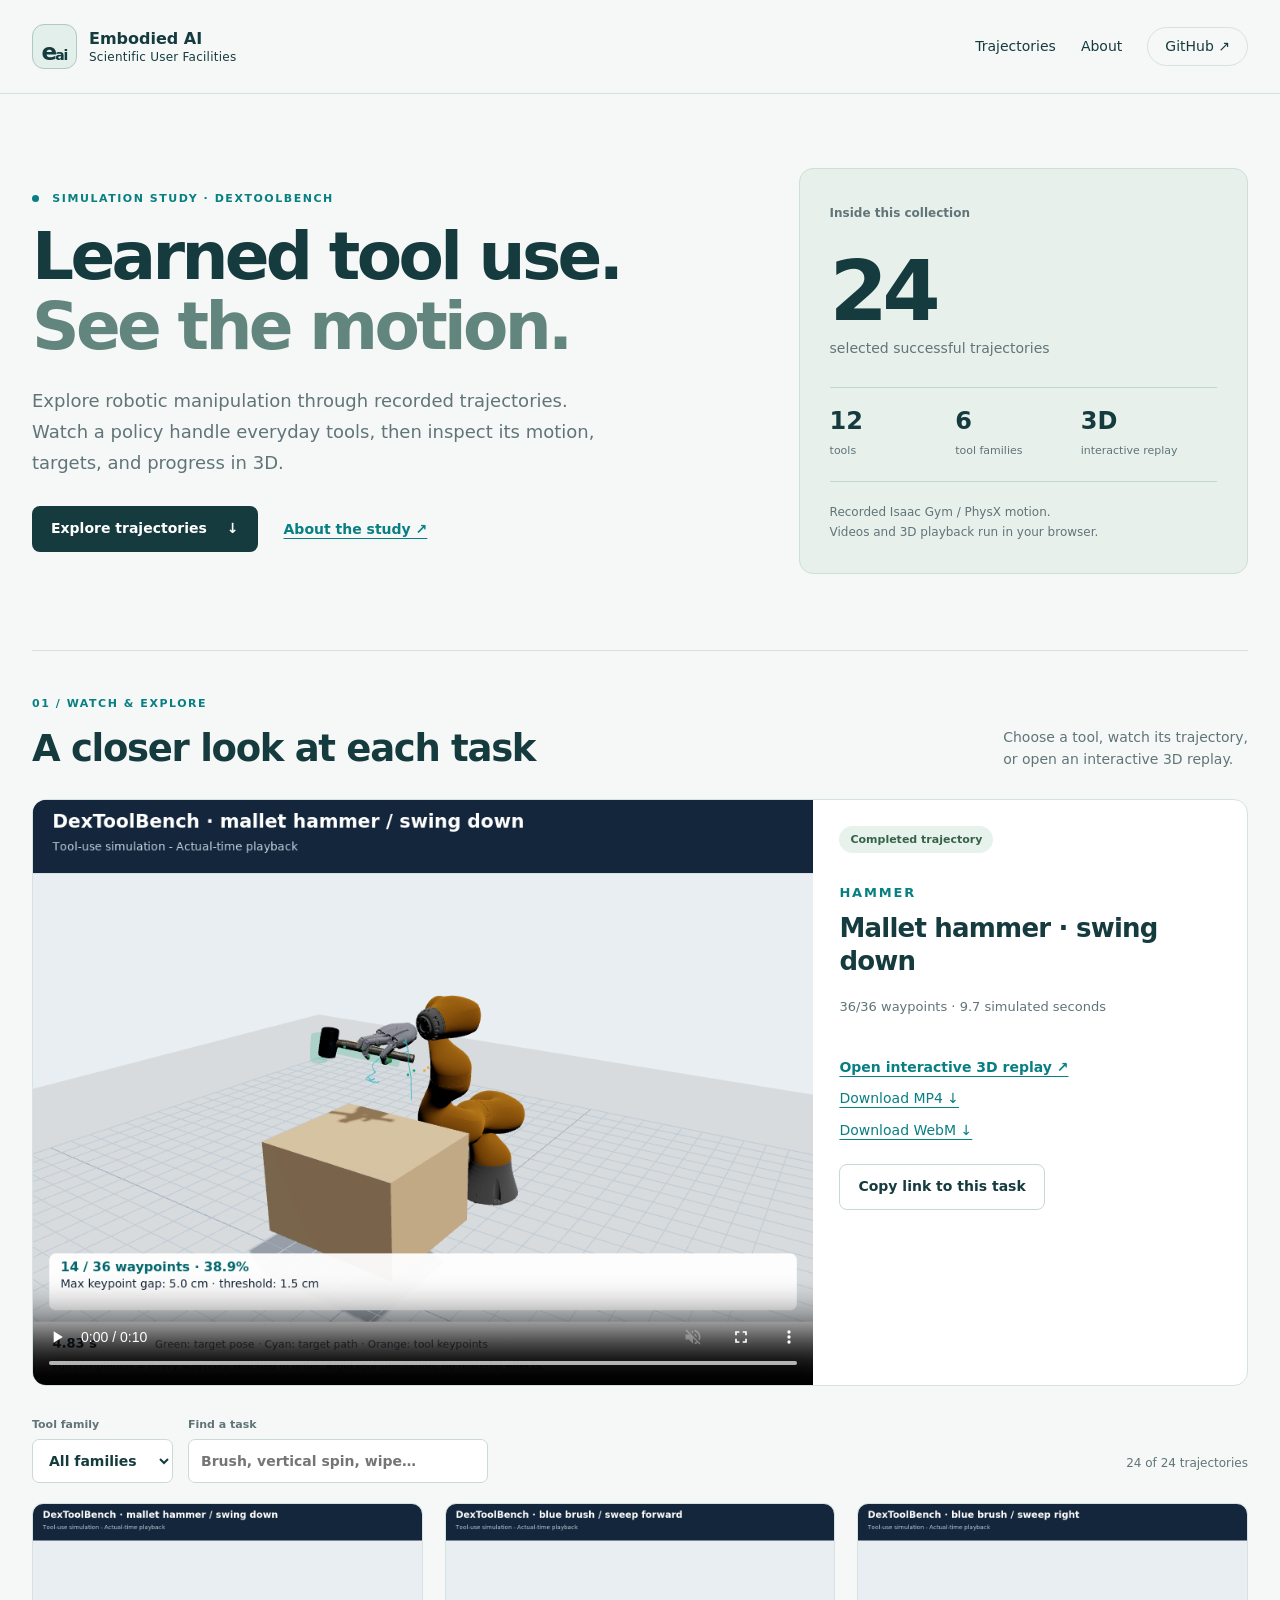
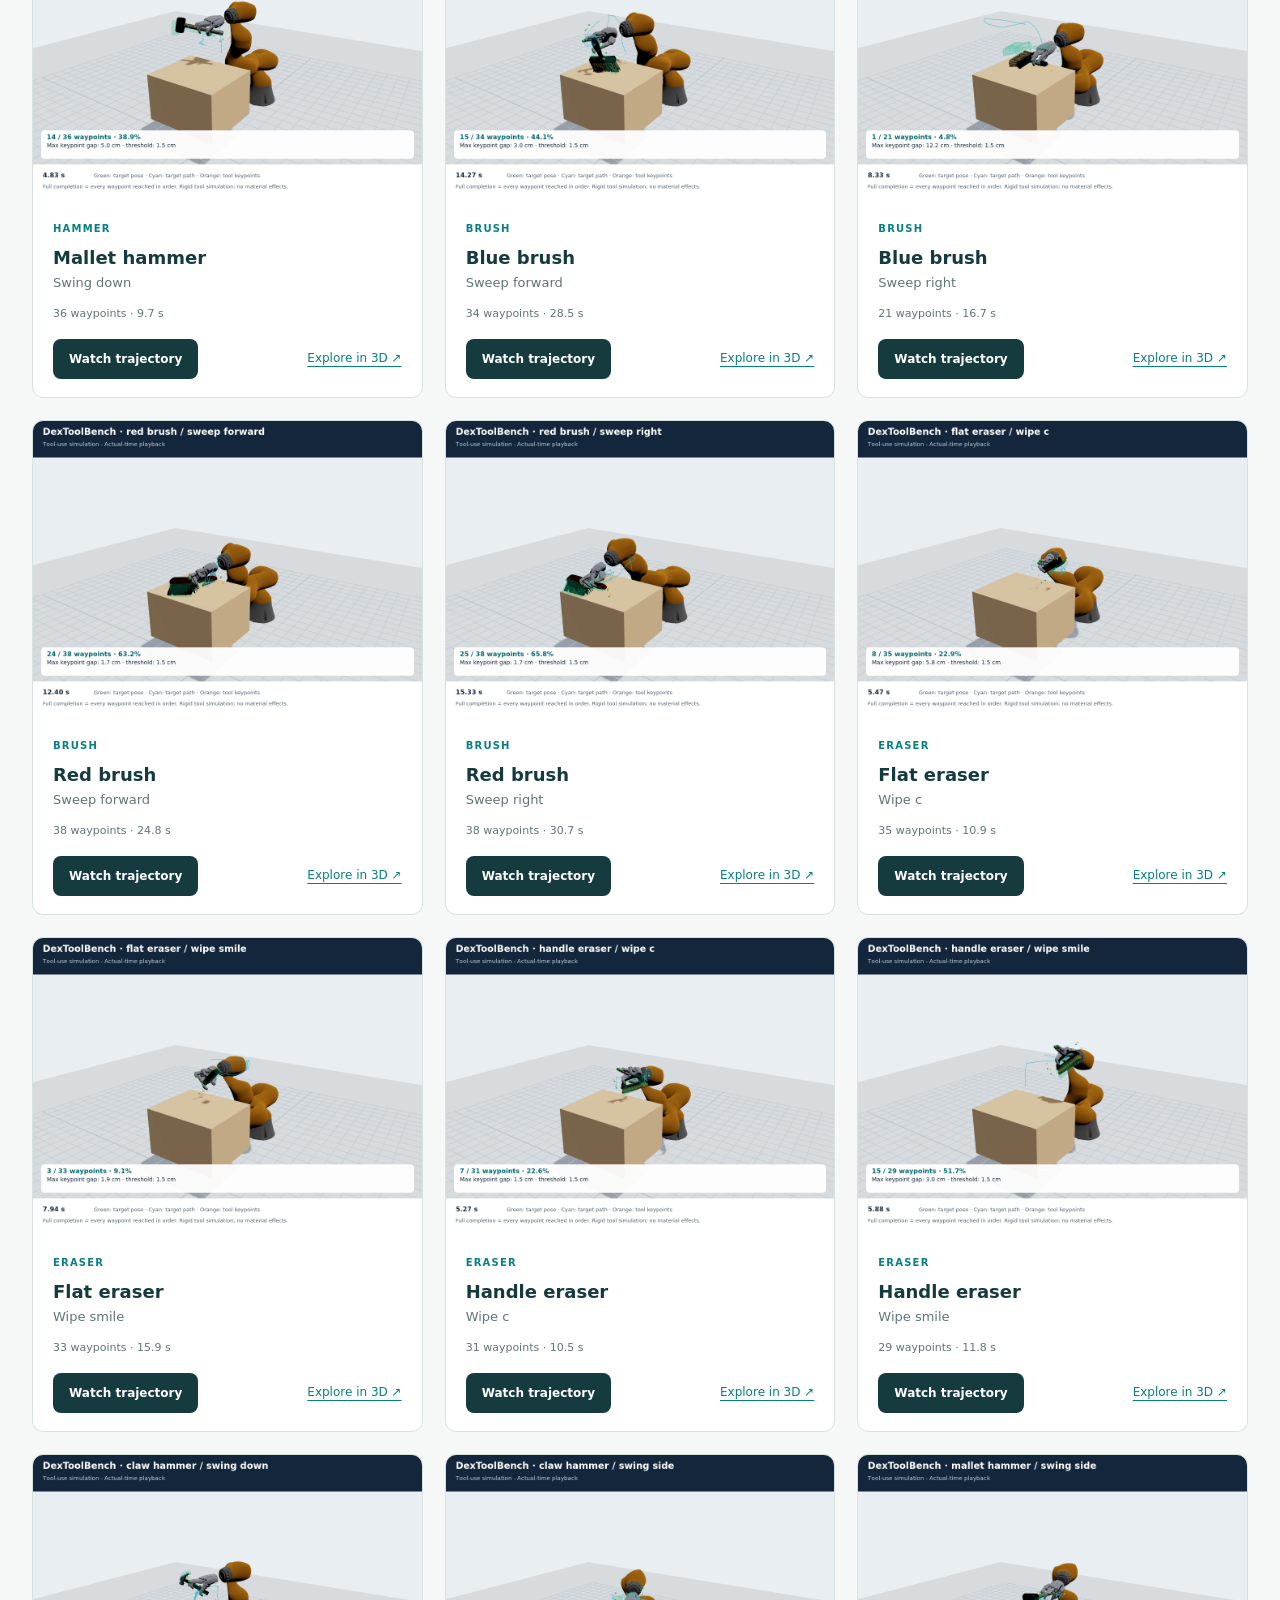
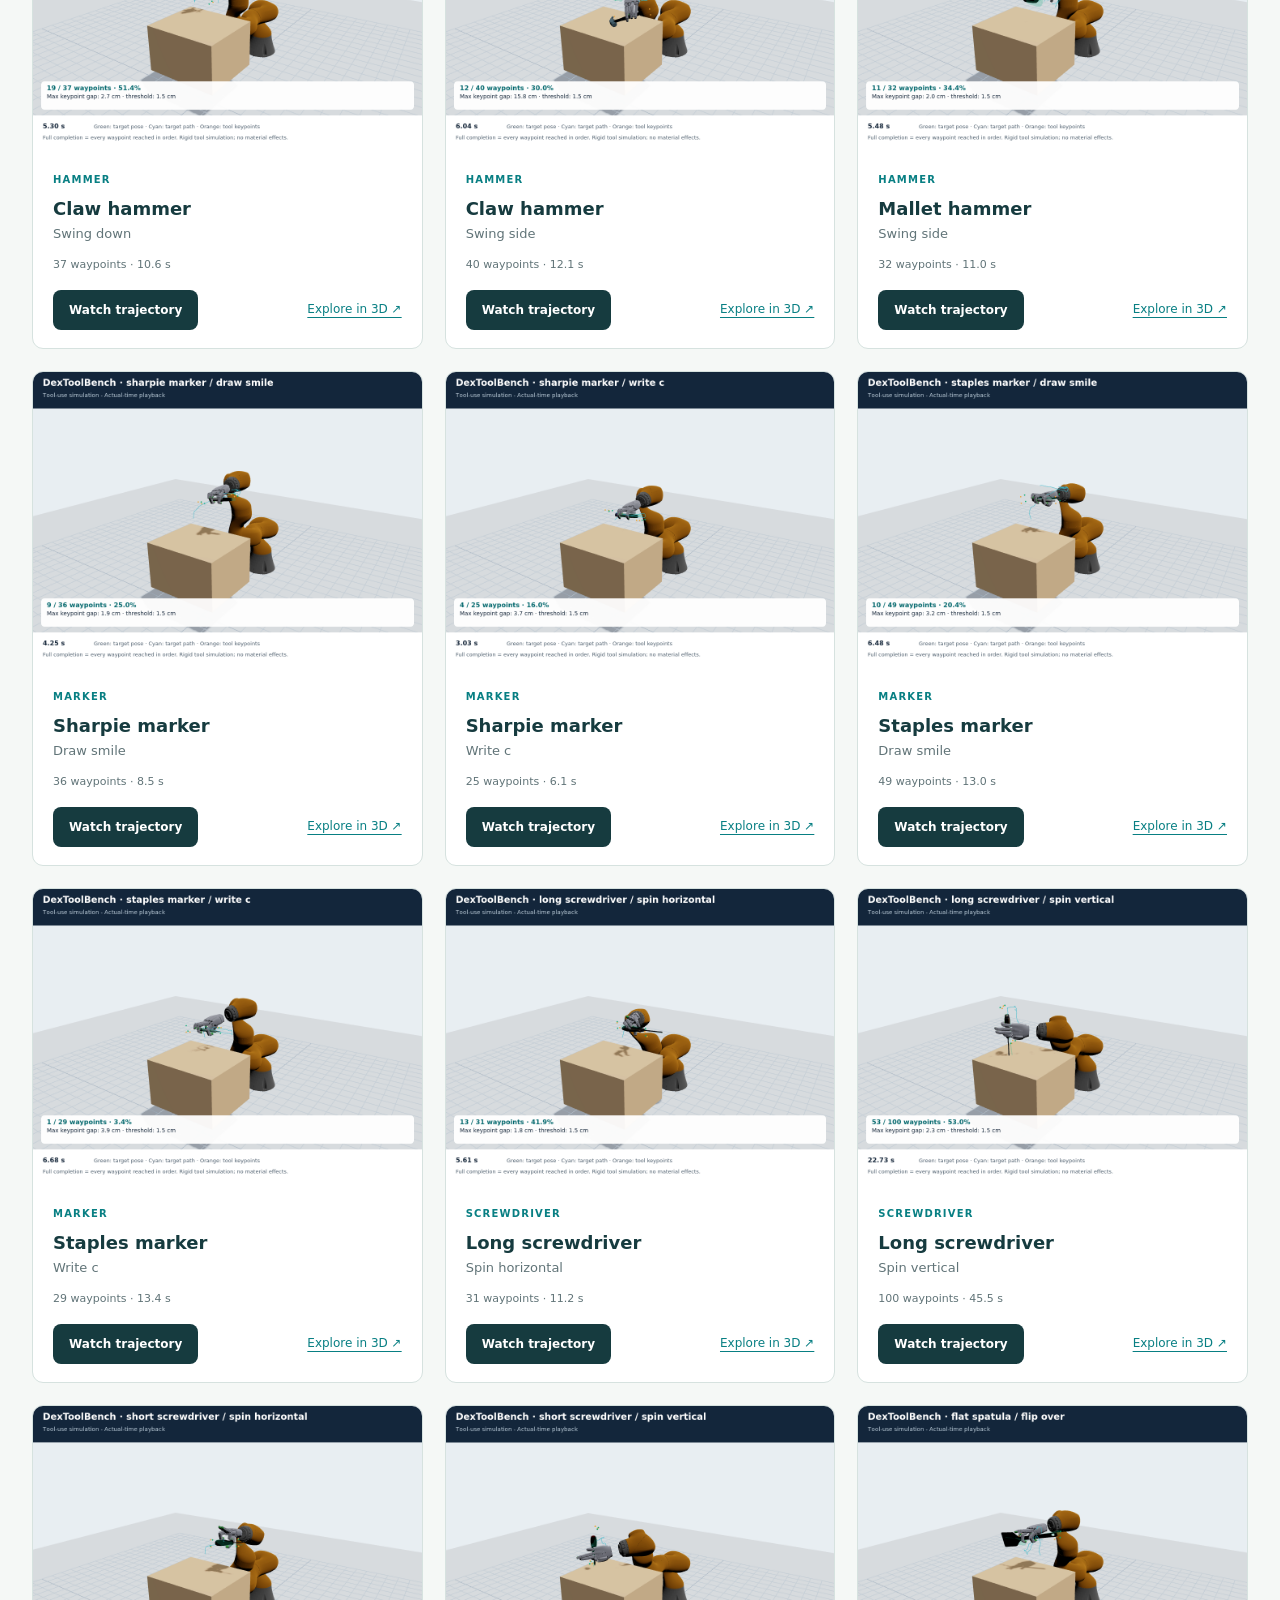
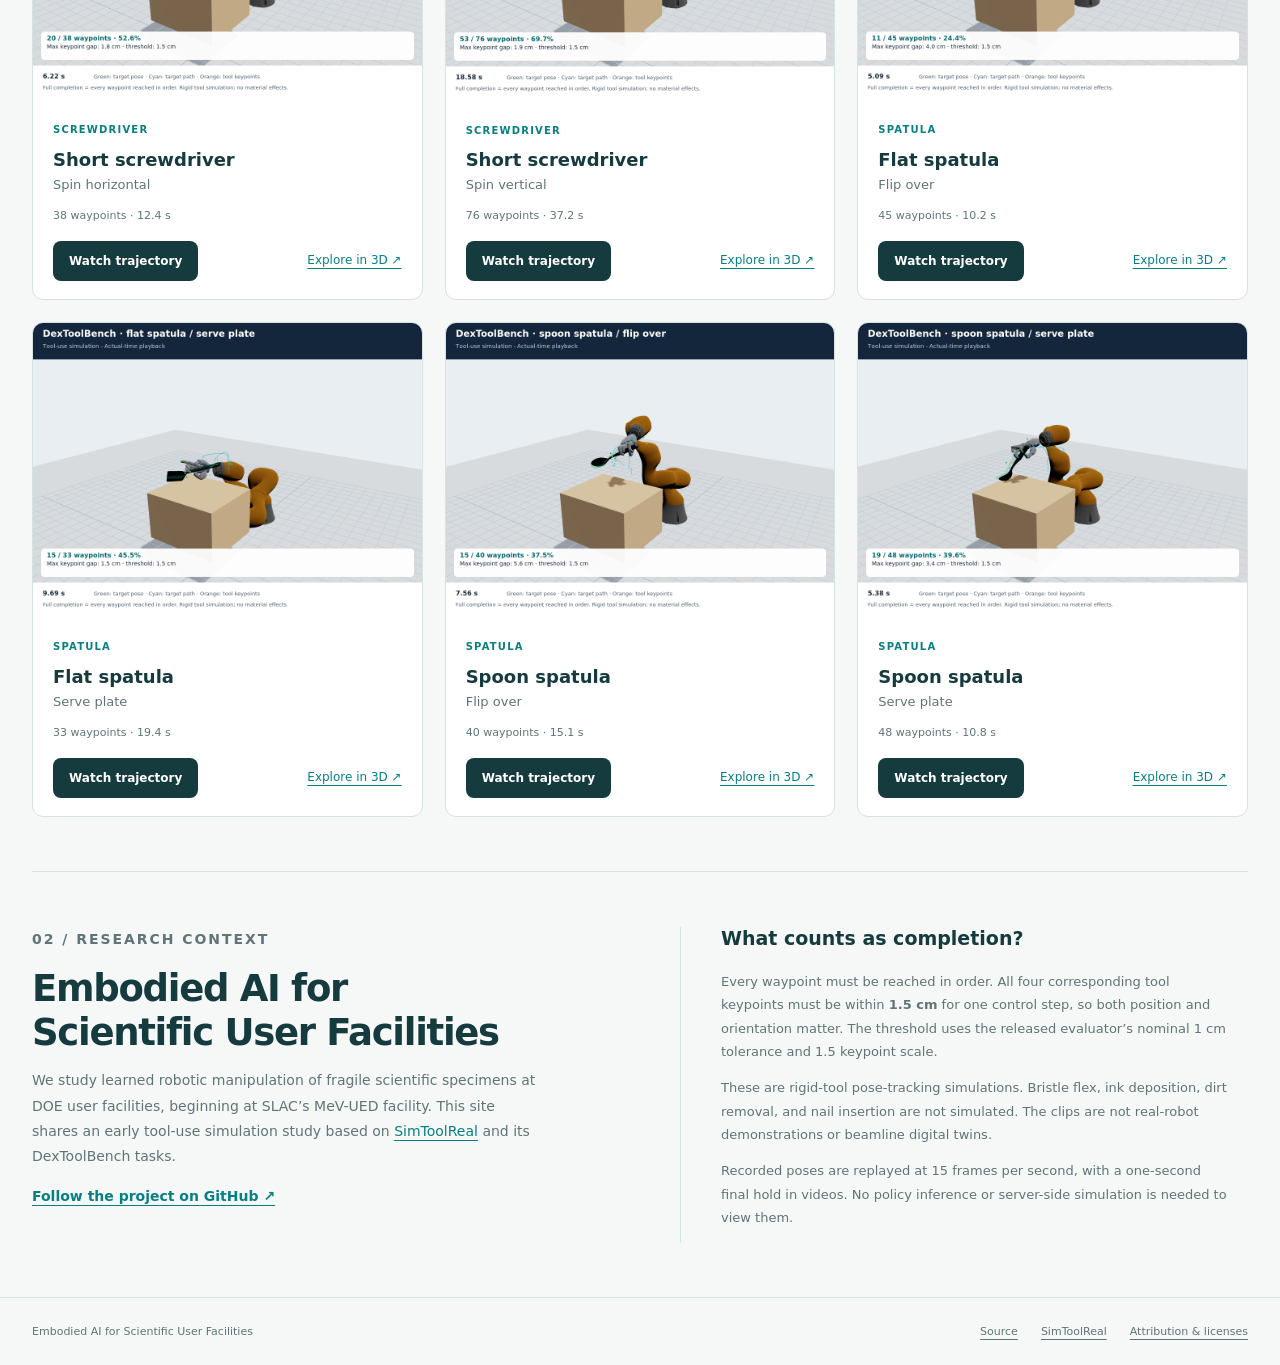
==== demo/index.html @ 19e4a9dd "Contain the website in demo and restore the original repository README" ====
<!doctype html>
<html lang="en">
<head>
  <meta charset="utf-8">
  <meta name="viewport" content="width=device-width, initial-scale=1">
  <meta name="description" content="Explore 24 recorded robotic tool-use trajectories, interactive 3D replays from Embodied AI for Scientific User Facilities.">
  <meta name="theme-color" content="#123e42">
  <meta property="og:type" content="website">
  <meta property="og:title" content="Robotic tool-use trajectories · Embodied AI">
  <meta property="og:description" content="Watch 24 selected successful tool-use trajectories and explore the recorded motion in 3D.">
  <meta property="og:url" content="https://fuhaoji.github.io/embodied-ai-suf/demo/">
  <meta property="og:image" content="https://fuhaoji.github.io/embodied-ai-suf/demo/media/posters/hammer__mallet_hammer__swing_down.png">
  <meta property="og:image:alt" content="Simulated robot swinging a mallet hammer downward">
  <title>Tool-use trajectories · Embodied AI for Scientific User Facilities</title>
  <link rel="icon" href="favicon.svg" type="image/svg+xml">
  <link rel="stylesheet" href="style.css">
  <script src="gallery.js" defer></script>
</head>
<body>
<a class="skip" href="#trajectories">Skip to trajectories</a>
<header class="site-header">
  <a class="brand" href="./"><span class="brand-mark" aria-hidden="true">e<span>ai</span></span><span>Embodied AI<span class="brand-sub">Scientific User Facilities</span></span></a>
  <nav aria-label="Main navigation"><a href="#trajectories">Trajectories</a><a href="#about">About</a><a class="repo-link" href="https://github.com/fuhaoji/embodied-ai-suf">GitHub ↗</a></nav>
</header>
<main>
  <section class="hero" aria-labelledby="hero-title">
    <div><p class="eyebrow"><span class="live-dot"></span> Simulation study · DexToolBench</p>
    <h1 id="hero-title">Learned tool use.<br><span>See the motion.</span></h1>
    <p class="hero-copy">Explore robotic manipulation through recorded trajectories. Watch a policy handle everyday tools, then inspect its motion, targets, and progress in 3D.</p>
    <div class="hero-actions"><a class="button primary" href="#trajectories">Explore trajectories <span aria-hidden="true">↓</span></a><a class="text-link" href="#about">About the study ↗</a></div></div>
    <aside class="study-card" aria-label="Collection overview"><span class="small-label">Inside this collection</span><div class="study-number">24<span>selected successful trajectories</span></div><div class="study-grid"><div><b>12</b><span>tools</span></div><div><b>6</b><span>tool families</span></div><div><b>3D</b><span>interactive replay</span></div></div><p>Recorded Isaac Gym / PhysX motion.<br>Videos and 3D playback run in your browser.</p></aside>
  </section>

  <section id="trajectories" class="section" aria-labelledby="trajectory-title">
    <div class="section-heading"><div><p class="eyebrow">01 / Watch & explore</p><h2 id="trajectory-title">A closer look at each task</h2></div><p>Choose a tool, watch its trajectory,<br>or open an interactive 3D replay.</p></div>
    <p id="error" class="error" role="alert"></p>
    <section id="player" class="player" aria-labelledby="player-title" hidden>
      <div class="video-wrap"><video controls playsinline muted preload="metadata" aria-label="Selected robotic tool-use trajectory"></video></div>
      <div class="player-details"><span class="pill">Completed trajectory</span><p id="player-category" class="eyebrow"></p><h3 id="player-title"></h3><p id="player-meta" class="muted"></p><p id="loading" class="muted" role="status" aria-live="polite"></p><button id="manual-play" class="button primary" hidden>Play video</button><div id="player-links" class="player-links"></div><button id="copy-link" class="button secondary" type="button">Copy link to this task</button><label id="share-fallback" hidden>Share this task<input id="share-url" readonly aria-label="Task share link"></label><p id="copy-status" class="muted" role="status" aria-live="polite"></p></div>
    </section>
    <div class="toolbar"><div class="filters"><label>Tool family<select id="filter"><option value="all">All families</option></select></label><label class="search-label">Find a task<input id="search" type="search" placeholder="Brush, vertical spin, wipe…"></label></div><p id="counter" role="status" aria-live="polite">Loading collection…</p></div>
    <div id="cards" class="cards"></div><p id="empty" class="empty" hidden>No matching tasks. Try another tool or motion.</p>

  </section>

  <section id="about" class="section about" aria-labelledby="about-title"><div><p class="eyebrow">02 / Research context</p><h2 id="about-title">Embodied AI for<br>Scientific User Facilities</h2><p>We study learned robotic manipulation of fragile scientific specimens at DOE user facilities, beginning at SLAC’s MeV-UED facility. This site shares an early tool-use simulation study based on <a href="https://simtoolreal.github.io/">SimToolReal</a> and its DexToolBench tasks.</p><a class="text-link" href="https://github.com/fuhaoji/embodied-ai-suf">Follow the project on GitHub ↗</a></div><div class="method-card"><h3>What counts as completion?</h3><p>Every waypoint must be reached in order. All four corresponding tool keypoints must be within <b>1.5 cm</b> for one control step, so both position and orientation matter. The threshold uses the released evaluator’s nominal 1 cm tolerance and 1.5 keypoint scale.</p><p>These are rigid-tool pose-tracking simulations. Bristle flex, ink deposition, dirt removal, and nail insertion are not simulated. The clips are not real-robot demonstrations or beamline digital twins.</p><p>Recorded poses are replayed at 15 frames per second, with a one-second final hold in videos. No policy inference or server-side simulation is needed to view them.</p></div></section>
</main>
<footer><span>Embodied AI for Scientific User Facilities</span><div><a href="https://github.com/fuhaoji/embodied-ai-suf">Source</a><a href="https://simtoolreal.github.io/">SimToolReal</a><a href="notices.html">Attribution & licenses</a></div></footer>
<noscript><p class="noscript">Enable JavaScript to browse the trajectory collection and interactive replays.</p></noscript>
</body></html>
---- demo/style.css ----
:root{--ink:#163b3f;--muted:#617478;--teal:#087f83;--line:#d6e2df;--paper:#f5f8f6;--white:#fff;--radius:14px;scroll-behavior:smooth;font:16px/1.6 system-ui,-apple-system,BlinkMacSystemFont,"Segoe UI",sans-serif;color:var(--ink);background:var(--paper)}
*{box-sizing:border-box}body{margin:0}a{color:var(--teal);text-underline-offset:4px}button,input,select{font:inherit}button,a,input,select{-webkit-tap-highlight-color:transparent}button:focus-visible,a:focus-visible,input:focus-visible,select:focus-visible{outline:3px solid #d89942;outline-offset:4px}button{cursor:pointer}img{max-width:100%}[hidden]{display:none!important}.skip{position:absolute;top:-80px;left:20px;z-index:20;background:white;padding:12px}.skip:focus{top:12px}.site-header{max-width:1280px;margin:auto;padding:24px 32px;display:flex;align-items:center;justify-content:space-between;border-bottom:1px solid var(--line);gap:24px}.brand{display:flex;align-items:center;gap:12px;text-decoration:none;color:var(--ink);font-weight:750;line-height:1.35}.brand-mark{display:grid;place-content:center;border:1px solid #b1c7c2;border-radius:12px;width:45px;height:45px;line-height:1;font-size:23px;letter-spacing:-2px;background:#e3efea;white-space:nowrap;display:block;text-align:center;padding-top:11px}.brand-mark span{font-size:14px;letter-spacing:-1px}.brand-sub{display:block;font-weight:450;font-size:12px;letter-spacing:.02em}.site-header nav{display:flex;align-items:center;gap:25px;font-size:14px}.site-header nav a{color:var(--ink);text-decoration:none}.site-header nav a:hover{text-decoration:underline}.repo-link{border:1px solid var(--line);border-radius:99px;padding:7px 17px}main{max-width:1280px;margin:auto;padding:0 32px}.hero{display:grid;grid-template-columns:1.55fr 1fr;gap:70px;align-items:center;padding:74px 0 76px}.eyebrow{font-size:11px;letter-spacing:.14em;text-transform:uppercase;font-weight:750;color:var(--teal);margin:0 0 15px}.live-dot{display:inline-block;width:7px;height:7px;border-radius:50%;background:var(--teal);margin-right:8px}h1{font-size:clamp(40px,5.2vw,66px);line-height:1.06;letter-spacing:-.055em;margin:0 0 24px;font-weight:650}h1 span{color:#62857d}h2{font-size:clamp(27px,3vw,37px);line-height:1.18;letter-spacing:-.035em;font-weight:630;margin:0}h3{line-height:1.25}.hero-copy{max-width:580px;font-size:18px;color:var(--muted);line-height:1.7}.hero-actions{display:flex;align-items:center;gap:26px;flex-wrap:wrap;margin-top:28px}.button{display:inline-flex;align-items:center;justify-content:center;gap:20px;border-radius:8px;padding:12px 18px;text-decoration:none;border:1px solid transparent;font-size:14px;font-weight:650;min-height:44px;line-height:1.4}.primary{background:var(--ink);color:white}.primary:hover{background:var(--teal)}.secondary{background:white;color:var(--ink);border-color:#c7d9d5}.text-link{font-size:14px;font-weight:600}.study-card{background:#e7f0eb;border:1px solid #cfdfd6;padding:30px;border-radius:var(--radius);position:relative}.small-label{font-size:12px;color:var(--muted);font-weight:600}.study-number{font-size:84px;letter-spacing:-.07em;line-height:1.1;margin:20px 0 28px;font-weight:570}.study-number span{display:block;font-size:14px;letter-spacing:0;line-height:1.6;font-weight:450;color:var(--muted)}.study-grid{display:grid;grid-template-columns:1fr 1fr 1.2fr;border-top:1px solid #c3d7cb;border-bottom:1px solid #c3d7cb;padding:19px 0;gap:12px}.study-grid b{display:block;font-size:24px;line-height:1.2;font-weight:620}.study-grid span{font-size:11px;color:var(--muted)}.study-card p{font-size:12px;color:var(--muted);line-height:1.7;margin:20px 0 0}.section{padding:44px 0 54px;border-top:1px solid var(--line);scroll-margin-top:20px}.section-heading{display:flex;align-items:end;justify-content:space-between;gap:32px;margin-bottom:28px}.section-heading>p{color:var(--muted);font-size:14px;margin:0}.player{display:grid;grid-template-columns:minmax(0,1.8fr) minmax(260px,1fr);border:1px solid var(--line);background:var(--white);border-radius:var(--radius);overflow:hidden;scroll-margin-top:20px}.video-wrap{background:#14263a;display:flex;align-items:center;min-width:0}.video-wrap video{display:block;width:100%;aspect-ratio:4/3;max-height:670px}.player-details{padding:26px;display:flex;flex-direction:column;align-items:start}.pill{display:inline-block;border-radius:99px;background:#e7f2ec;color:#35634a;padding:5px 11px;font-size:11px;font-weight:650;margin-bottom:22px}.player-details h3{font-size:26px;letter-spacing:-.03em;margin:0 0 12px}.player-details .eyebrow{margin-bottom:8px}.player-details p{font-size:13px;margin:8px 0}.muted{color:var(--muted)}.player-links{display:flex;flex-direction:column;gap:9px;margin:14px 0 23px;font-size:14px}.player-links a:first-child{font-weight:650}.player-note{border-top:1px solid var(--line);padding-top:14px;color:var(--muted);margin-top:auto!important;font-size:11px!important}.toolbar{display:flex;align-items:end;justify-content:space-between;gap:22px;margin:30px 0 20px}.filters{display:flex;gap:15px}.filters label{font-size:11px;color:var(--muted);font-weight:600;display:grid;gap:5px}input,select{border:1px solid #cbdad5;background:white;color:var(--ink);padding:10px 12px;border-radius:7px;min-height:44px;font-size:14px;max-width:100%}.search-label input{width:300px}#counter{font-size:12px;color:var(--muted);margin:0 0 10px}.cards{display:grid;grid-template-columns:repeat(3,minmax(0,1fr));gap:22px}.card{border:1px solid var(--line);border-radius:11px;overflow:hidden;background:white;transition:box-shadow .18s,border-color .18s}.card:hover{box-shadow:0 8px 25px #153b3f0d;border-color:#9bbeb1}.card-image{display:block;width:100%;height:auto;aspect-ratio:4/3;object-fit:contain;background:#e8edf2}.card-content{padding:18px 20px}.category{font-size:10px;color:var(--teal);text-transform:uppercase;letter-spacing:.12em;font-weight:700}.card h3{font-size:18px;margin:8px 0 3px;font-weight:650}.task-name{font-size:13px;color:var(--muted);margin:0 0 12px}.task-meta{font-size:11px;color:var(--muted);margin:8px 0}.card-actions{display:flex;align-items:center;justify-content:space-between;margin-top:16px;gap:15px}.card-actions .button{padding:8px 15px;min-height:40px;font-size:12px}.card-actions a{font-size:12px}.collection-note{padding:23px 25px;background:#eaf0ed;border-radius:10px;margin-top:26px;font-size:13px}.collection-note p{margin:7px 0 0;color:#536c65}.about{display:grid;grid-template-columns:1fr 1fr;gap:80px;padding-top:55px}.about p{color:var(--muted);font-size:14px;line-height:1.8}.about>div>p:not(.eyebrow){max-width:510px}.method-card{border-left:1px solid var(--line);padding-left:40px}.method-card h3{font-size:19px;margin-top:0}.method-card p{font-size:13px}.error{color:#9b432d;font-size:14px}.error:empty{display:none}.empty{padding:40px;text-align:center;color:var(--muted)}footer{max-width:1280px;margin:0 auto;padding:25px 32px;border-top:1px solid var(--line);display:flex;justify-content:space-between;gap:20px;color:var(--muted);font-size:11px}footer div{display:flex;gap:23px}footer a{color:var(--muted)}.sr-only{position:absolute;width:1px;height:1px;overflow:hidden;clip:rect(0,0,0,0)}.noscript{padding:25px}.replay-back{position:fixed;right:20px;top:20px;z-index:10;color:white;font-size:13px}
@media(max-width:1000px){.hero{gap:35px}.cards{grid-template-columns:repeat(2,minmax(0,1fr))}.site-header nav{gap:16px}.player{grid-template-columns:minmax(0,1.4fr) minmax(250px,1fr)}.player-details{padding:20px}.player-details h3{font-size:22px}.about{gap:35px}}
@media(max-width:700px){.site-header{padding:18px 20px;align-items:start}.site-header nav{gap:14px;font-size:12px}.site-header nav a[href="#about"]{display:none}.repo-link{border:0;padding:0}.brand-sub{font-size:10px}.brand-mark{width:38px;height:38px;padding-top:8px}.brand{font-size:14px}main{padding:0 20px}.hero{grid-template-columns:1fr;padding:44px 0;gap:30px}h1{font-size:48px}.hero-copy{font-size:16px}.study-card{padding:22px}.study-number{font-size:56px;margin:14px 0}.study-grid{padding:13px 0}.study-card p{margin-top:12px}.section-heading{display:block}.section-heading>p{margin-top:15px}.section-heading br{display:none}.player{grid-template-columns:1fr}.player-details{padding:22px}.player-links{flex-direction:row;flex-wrap:wrap;gap:14px}.pill{margin-bottom:12px}.player-details h3{font-size:23px}.player-note{margin-top:12px!important}.toolbar{display:block}.filters{display:grid;grid-template-columns:1fr 1.5fr}.search-label input{width:100%}#counter{margin-top:14px}.cards{gap:14px}.card-content{padding:13px}.card h3{font-size:16px}.card-actions{gap:8px;flex-wrap:wrap}.about{grid-template-columns:1fr;gap:20px}.method-card{border-left:0;border-top:1px solid var(--line);padding:24px 0 0}footer{display:block;padding:22px 20px}footer div{margin-top:12px;gap:20px}.collection-note{padding:18px}.section{padding:35px 0}}
@media(max-width:430px){.site-header .repo-link{display:none}.cards{grid-template-columns:1fr}.hero-actions{gap:18px}h1{font-size:42px}.filters{grid-template-columns:1fr}.study-grid b{font-size:22px}.replay-back{position:static}}
@media(prefers-reduced-motion:reduce){:root{scroll-behavior:auto}*{transition:none!important}}

#share-fallback{display:grid;width:100%;gap:6px;font-size:12px}#share-url{width:100%;min-width:0}
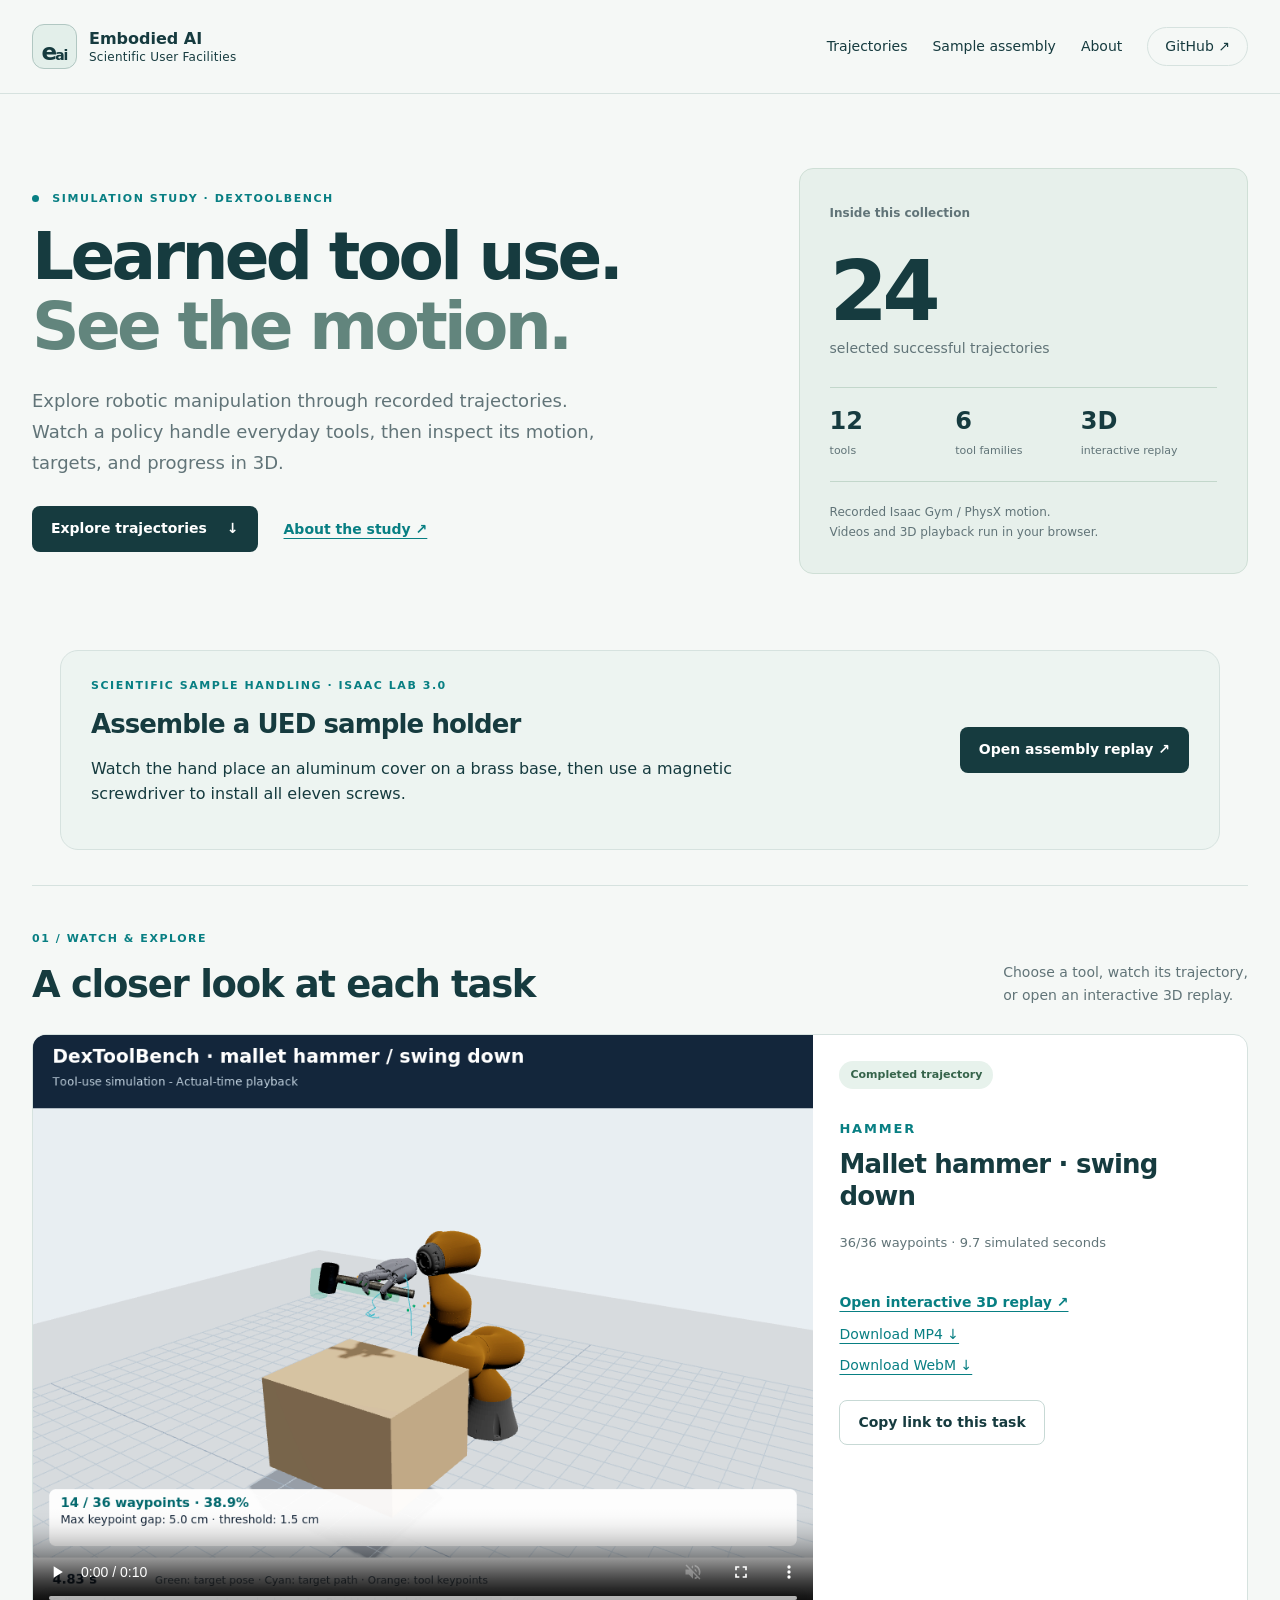
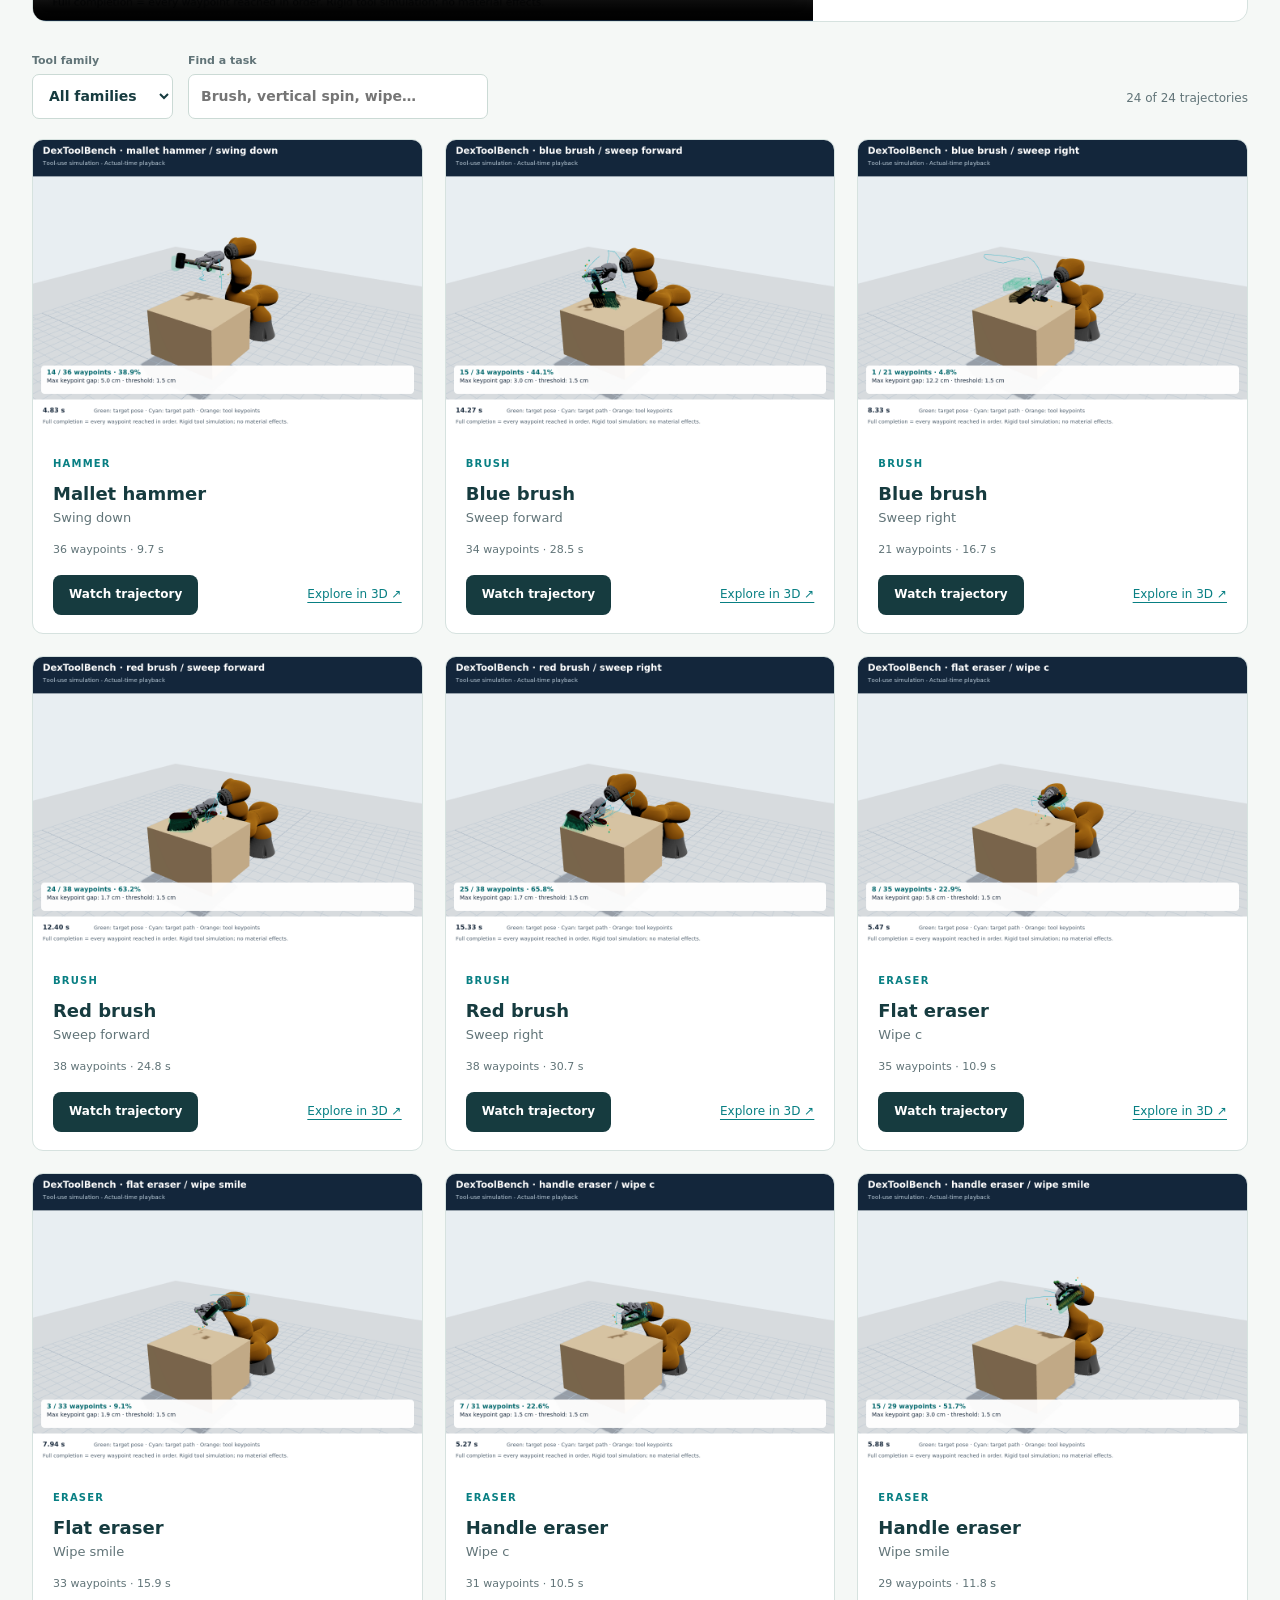
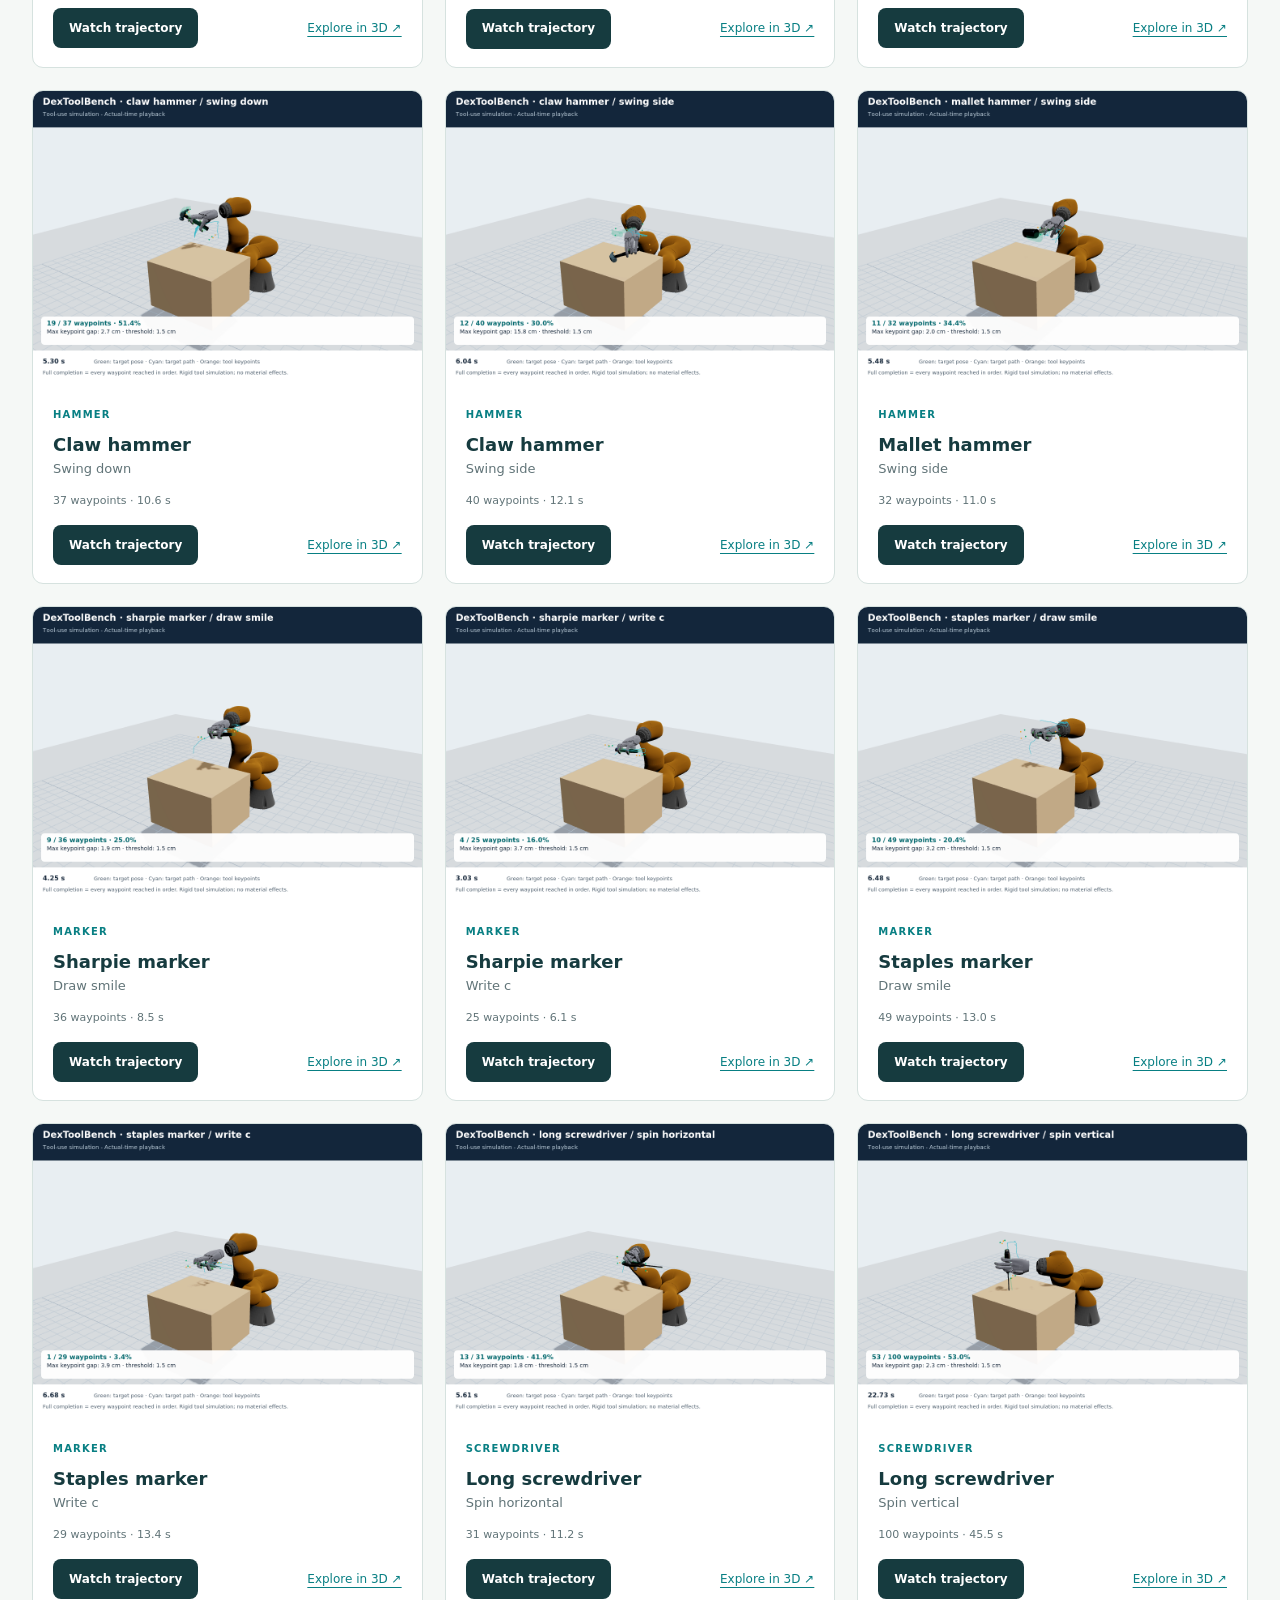
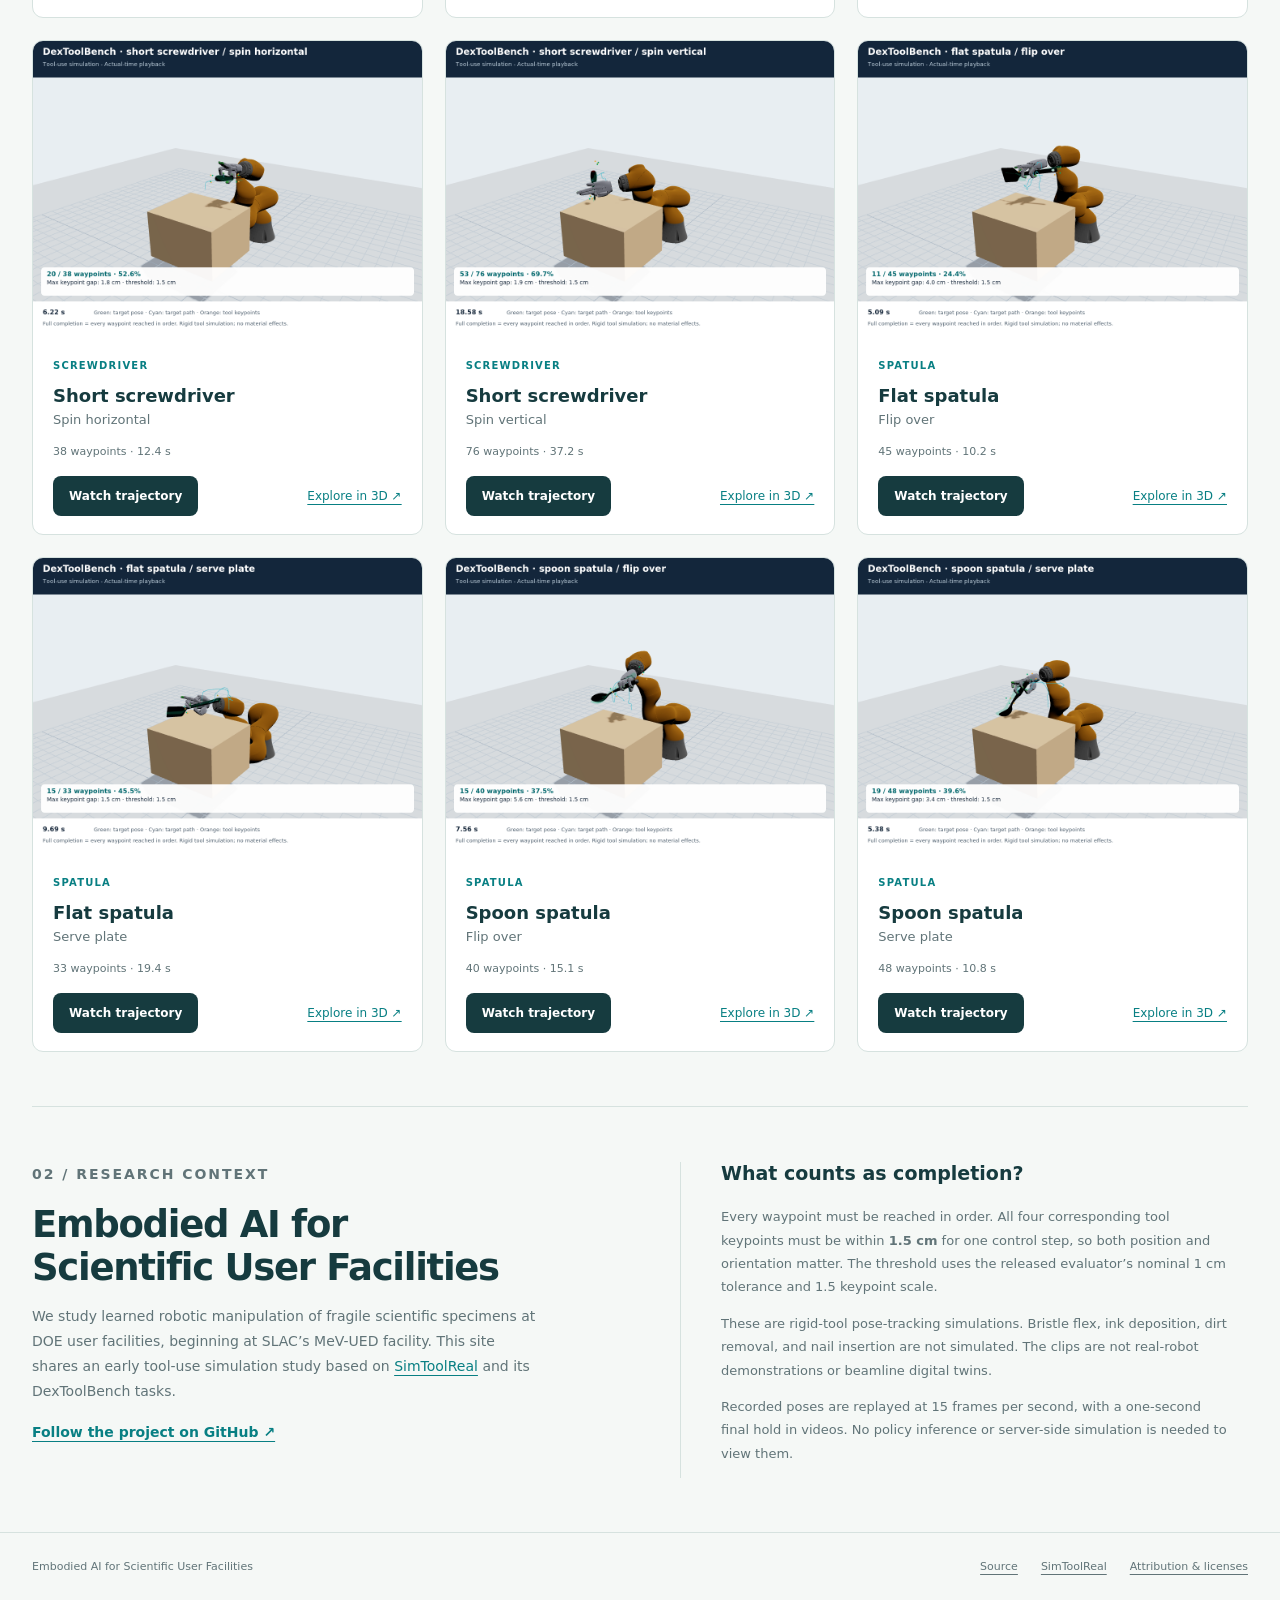
==== commit cbee697d: "Add browser replay for UED cover and screw assembly" ====
--- a/demo/index.html
+++ b/demo/index.html
@@ -20,7 +20,7 @@
 <a class="skip" href="#trajectories">Skip to trajectories</a>
 <header class="site-header">
   <a class="brand" href="./"><span class="brand-mark" aria-hidden="true">e<span>ai</span></span><span>Embodied AI<span class="brand-sub">Scientific User Facilities</span></span></a>
-  <nav aria-label="Main navigation"><a href="#trajectories">Trajectories</a><a href="#about">About</a><a class="repo-link" href="https://github.com/fuhaoji/embodied-ai-suf">GitHub ↗</a></nav>
+  <nav aria-label="Main navigation"><a href="#trajectories">Trajectories</a><a href="assembly/">Sample assembly</a><a href="#about">About</a><a class="repo-link" href="https://github.com/fuhaoji/embodied-ai-suf">GitHub ↗</a></nav>
 </header>
 <main>
   <section class="hero" aria-labelledby="hero-title">
@@ -30,6 +30,8 @@
     <div class="hero-actions"><a class="button primary" href="#trajectories">Explore trajectories <span aria-hidden="true">↓</span></a><a class="text-link" href="#about">About the study ↗</a></div></div>
     <aside class="study-card" aria-label="Collection overview"><span class="small-label">Inside this collection</span><div class="study-number">24<span>selected successful trajectories</span></div><div class="study-grid"><div><b>12</b><span>tools</span></div><div><b>6</b><span>tool families</span></div><div><b>3D</b><span>interactive replay</span></div></div><p>Recorded Isaac Gym / PhysX motion.<br>Videos and 3D playback run in your browser.</p></aside>
   </section>
+
+  <aside class="assembly-feature"><div><p class="eyebrow">Scientific sample handling · Isaac Lab 3.0</p><h2>Assemble a UED sample holder</h2><p>Watch the hand place an aluminum cover on a brass base, then use a magnetic screwdriver to install all eleven screws.</p></div><a class="button primary" href="assembly/">Open assembly replay ↗</a></aside>
 
   <section id="trajectories" class="section" aria-labelledby="trajectory-title">
     <div class="section-heading"><div><p class="eyebrow">01 / Watch & explore</p><h2 id="trajectory-title">A closer look at each task</h2></div><p>Choose a tool, watch its trajectory,<br>or open an interactive 3D replay.</p></div>
--- a/demo/style.css
+++ b/demo/style.css
@@ -6,3 +6,5 @@
 @media(prefers-reduced-motion:reduce){:root{scroll-behavior:auto}*{transition:none!important}}
 
 #share-fallback{display:grid;width:100%;gap:6px;font-size:12px}#share-url{width:100%;min-width:0}
+
+.assembly-feature{display:flex;align-items:center;justify-content:space-between;gap:28px;margin:0 auto 35px;padding:26px 30px;max-width:1160px;border:1px solid var(--line,#d3dddd);border-radius:18px;background:#edf4f1}.assembly-feature h2{margin:7px 0;font-size:26px}.assembly-feature p{max-width:720px}.assembly-feature .button{flex-shrink:0}@media(max-width:700px){.assembly-feature{margin:0 18px 26px;flex-direction:column;align-items:flex-start;padding:22px}.site-header nav{flex-wrap:wrap;gap:10px}}
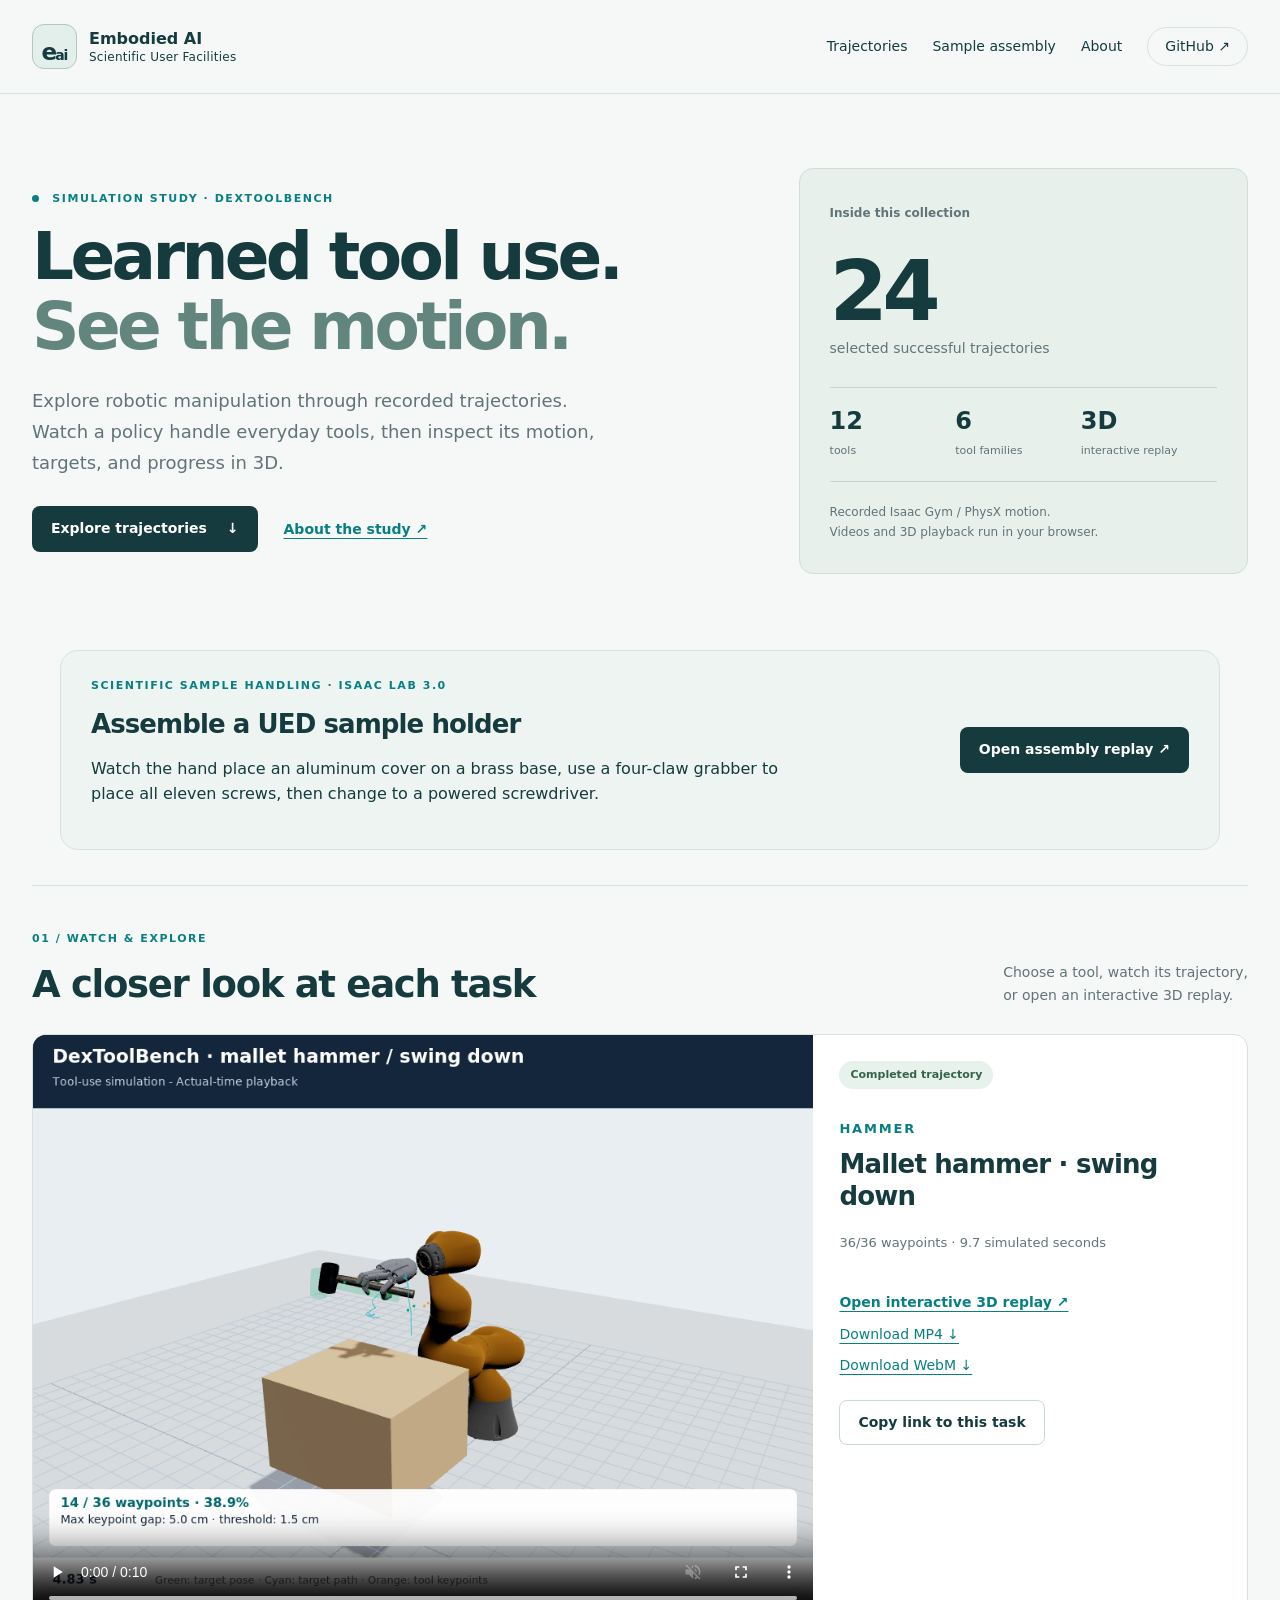
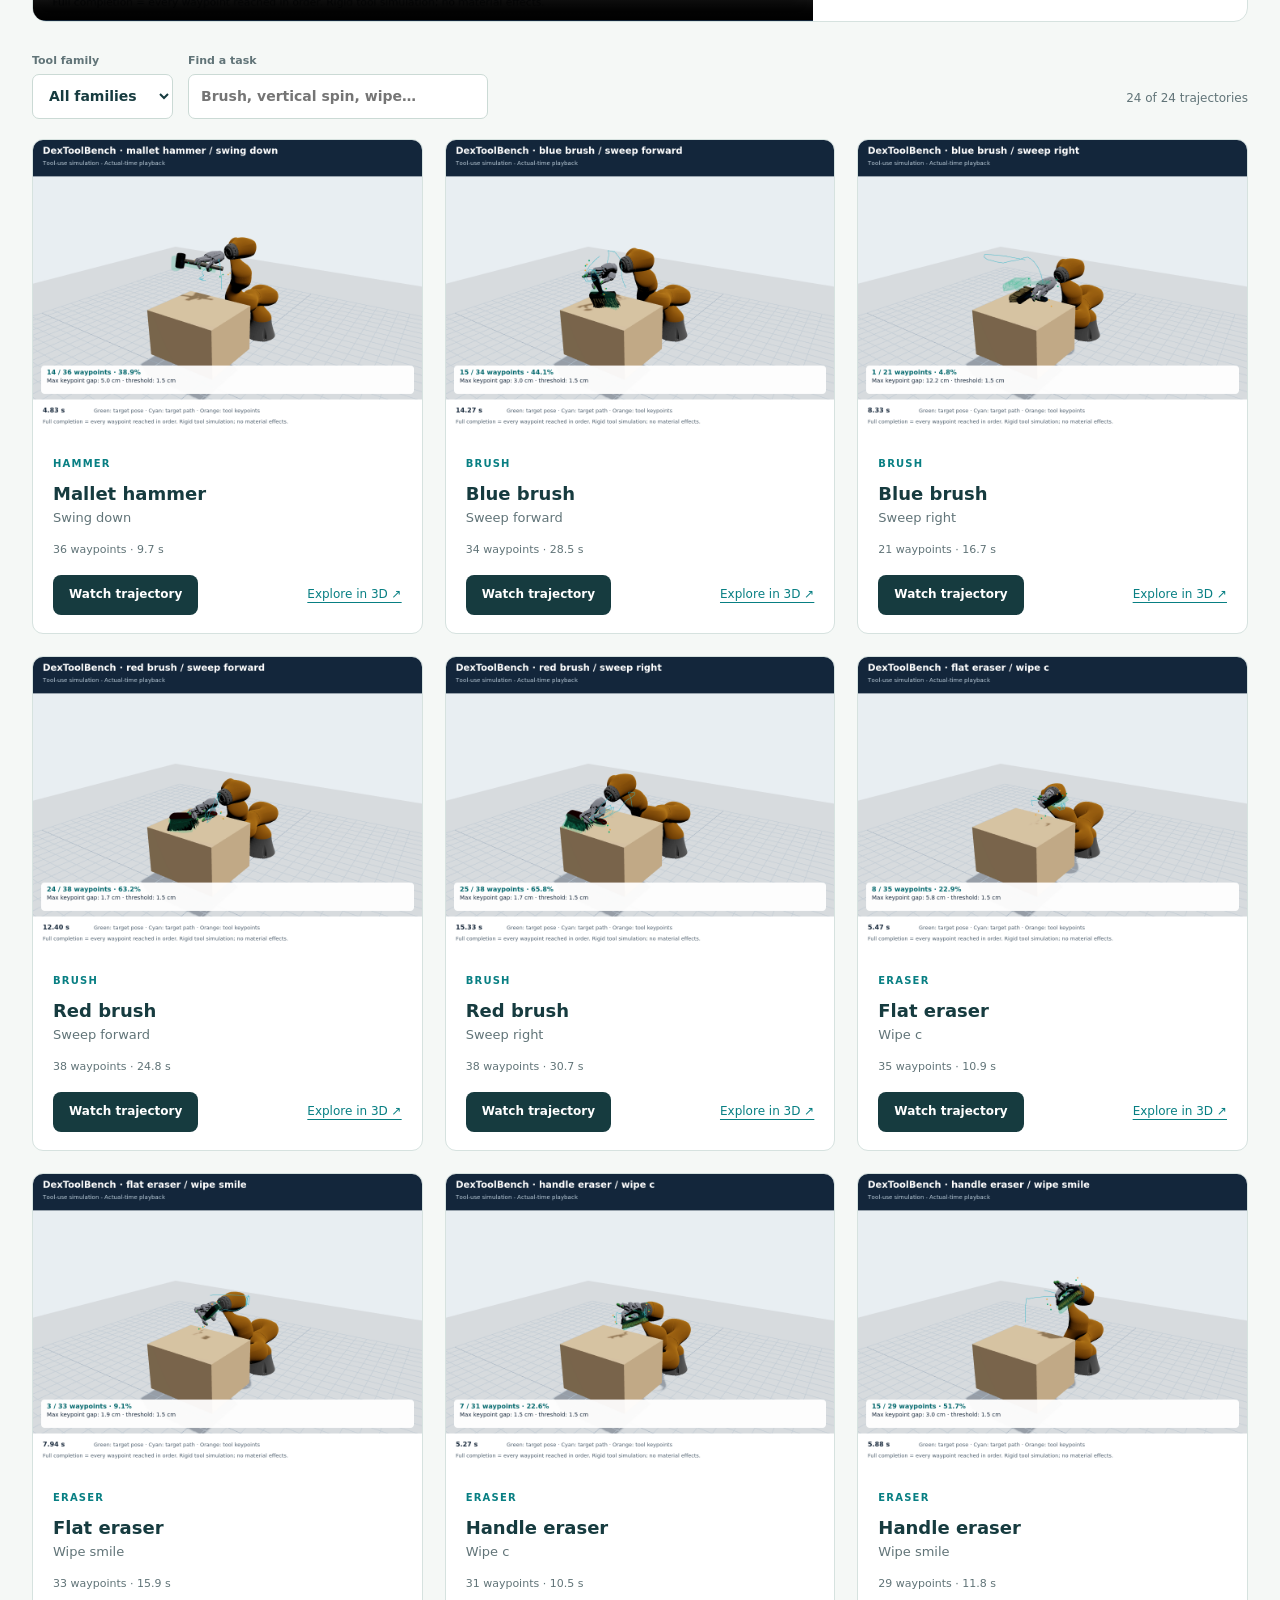
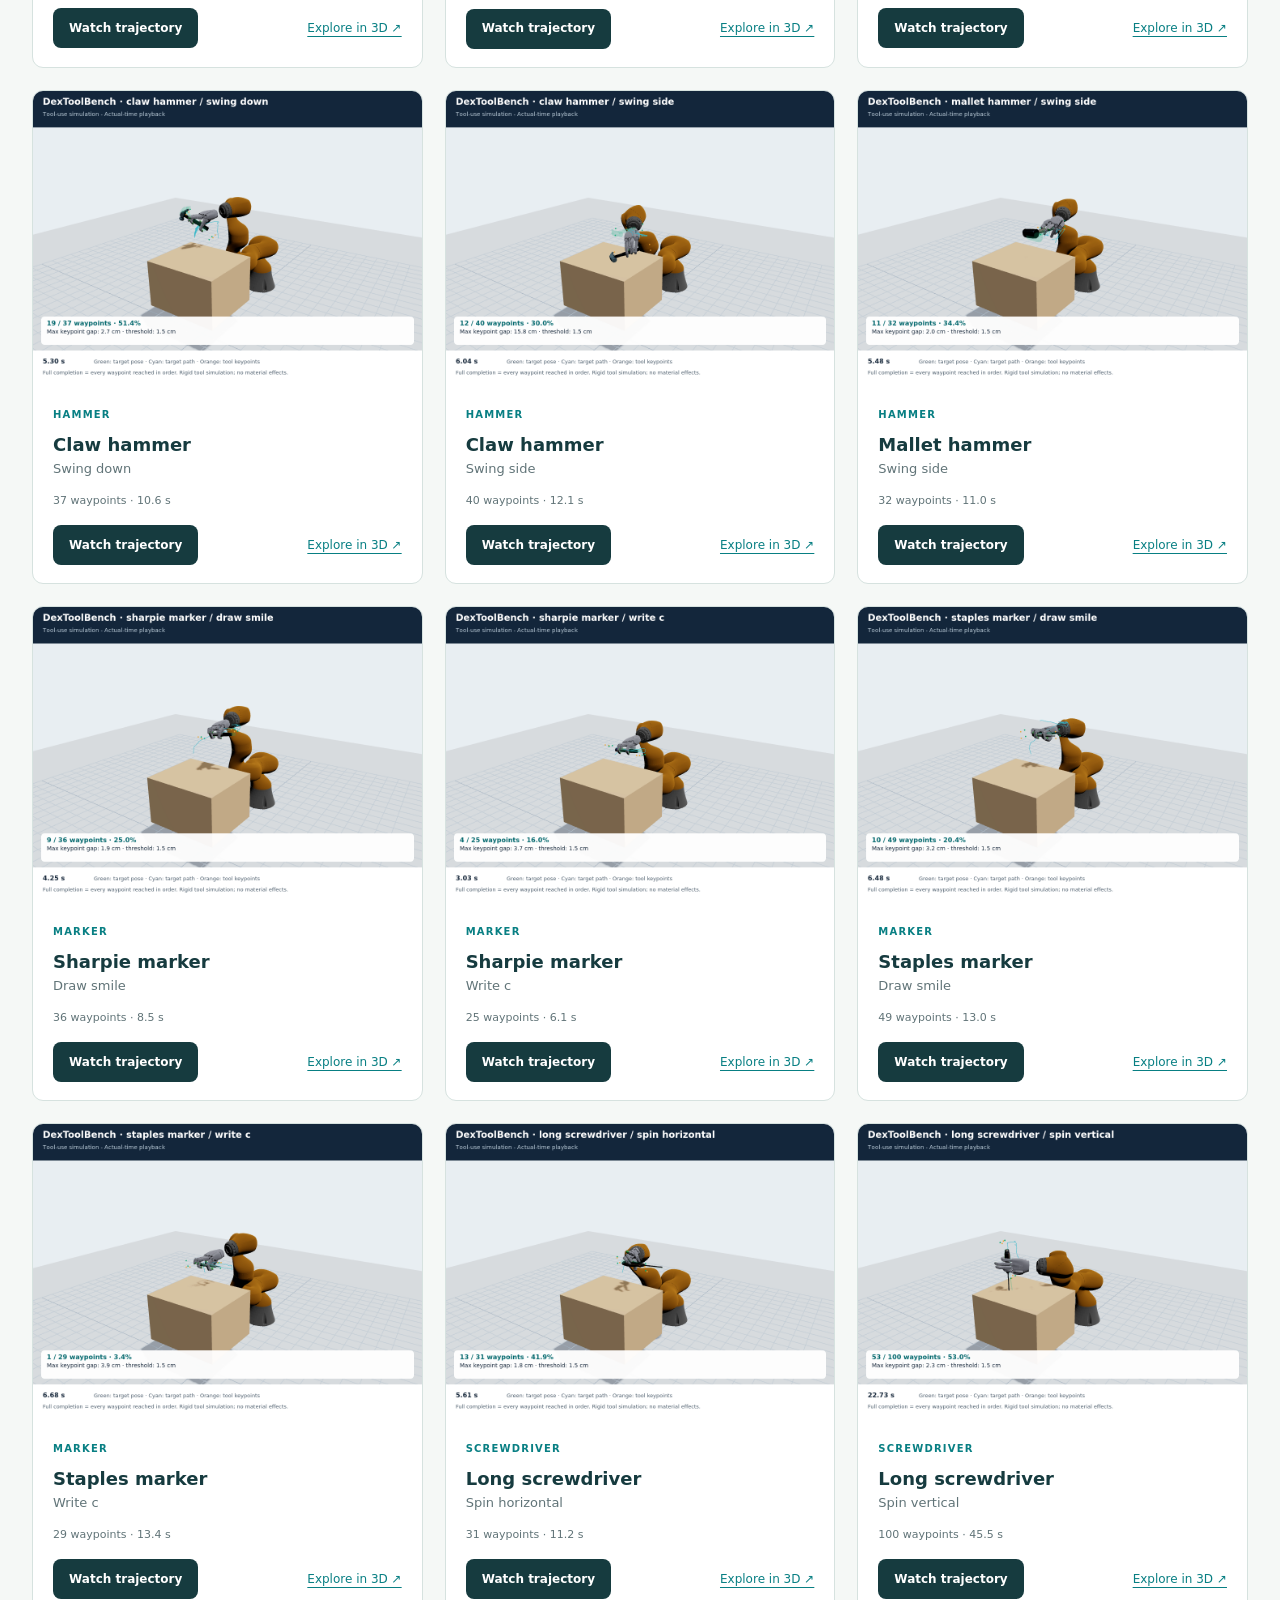
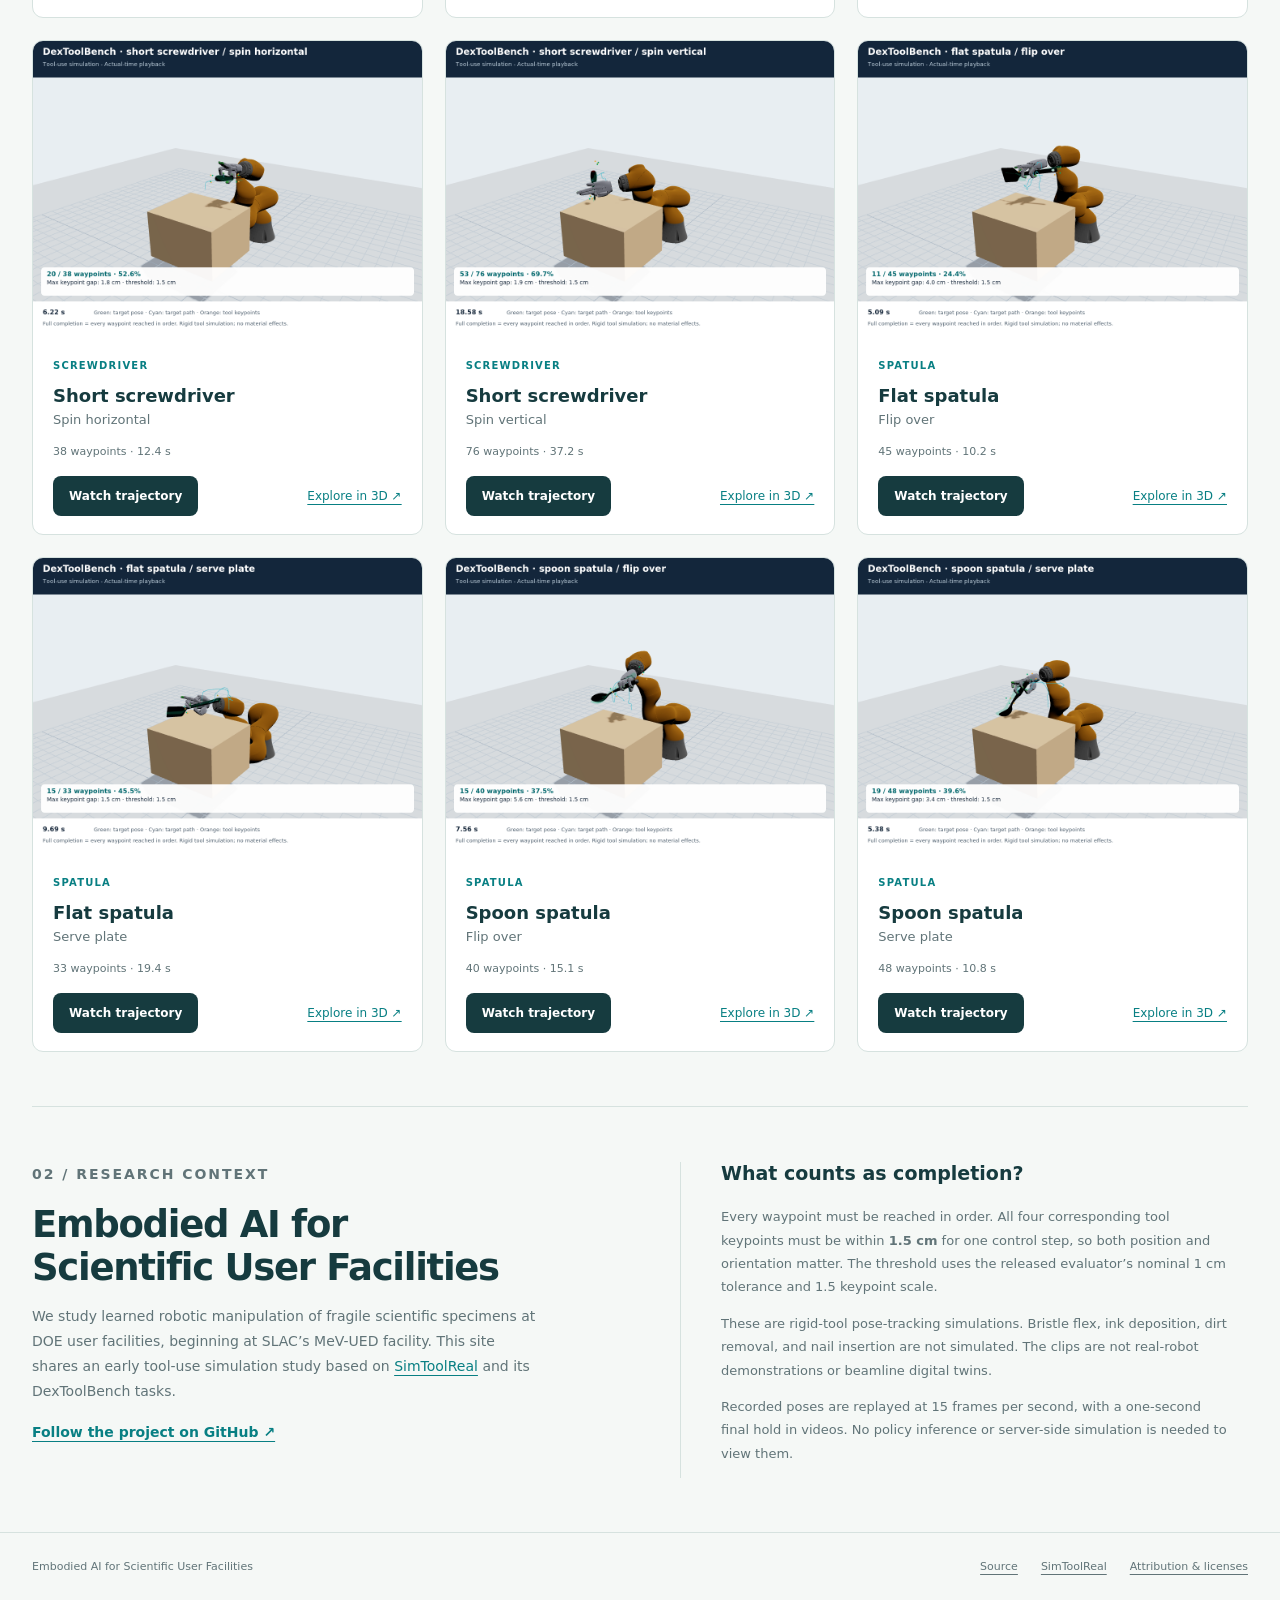
==== commit c8e2d4af: "Show cover placement and mechanical screw assembly in the demo" ====
--- a/demo/index.html
+++ b/demo/index.html
@@ -31,7 +31,7 @@
     <aside class="study-card" aria-label="Collection overview"><span class="small-label">Inside this collection</span><div class="study-number">24<span>selected successful trajectories</span></div><div class="study-grid"><div><b>12</b><span>tools</span></div><div><b>6</b><span>tool families</span></div><div><b>3D</b><span>interactive replay</span></div></div><p>Recorded Isaac Gym / PhysX motion.<br>Videos and 3D playback run in your browser.</p></aside>
   </section>
 
-  <aside class="assembly-feature"><div><p class="eyebrow">Scientific sample handling · Isaac Lab 3.0</p><h2>Assemble a UED sample holder</h2><p>Watch the hand place an aluminum cover on a brass base, then use a magnetic screwdriver to install all eleven screws.</p></div><a class="button primary" href="assembly/">Open assembly replay ↗</a></aside>
+  <aside class="assembly-feature"><div><p class="eyebrow">Scientific sample handling · Isaac Lab 3.0</p><h2>Assemble a UED sample holder</h2><p>Watch the hand place an aluminum cover on a brass base, use a four-claw grabber to place all eleven screws, then change to a powered screwdriver.</p></div><a class="button primary" href="assembly/">Open assembly replay ↗</a></aside>
 
   <section id="trajectories" class="section" aria-labelledby="trajectory-title">
     <div class="section-heading"><div><p class="eyebrow">01 / Watch & explore</p><h2 id="trajectory-title">A closer look at each task</h2></div><p>Choose a tool, watch its trajectory,<br>or open an interactive 3D replay.</p></div>
